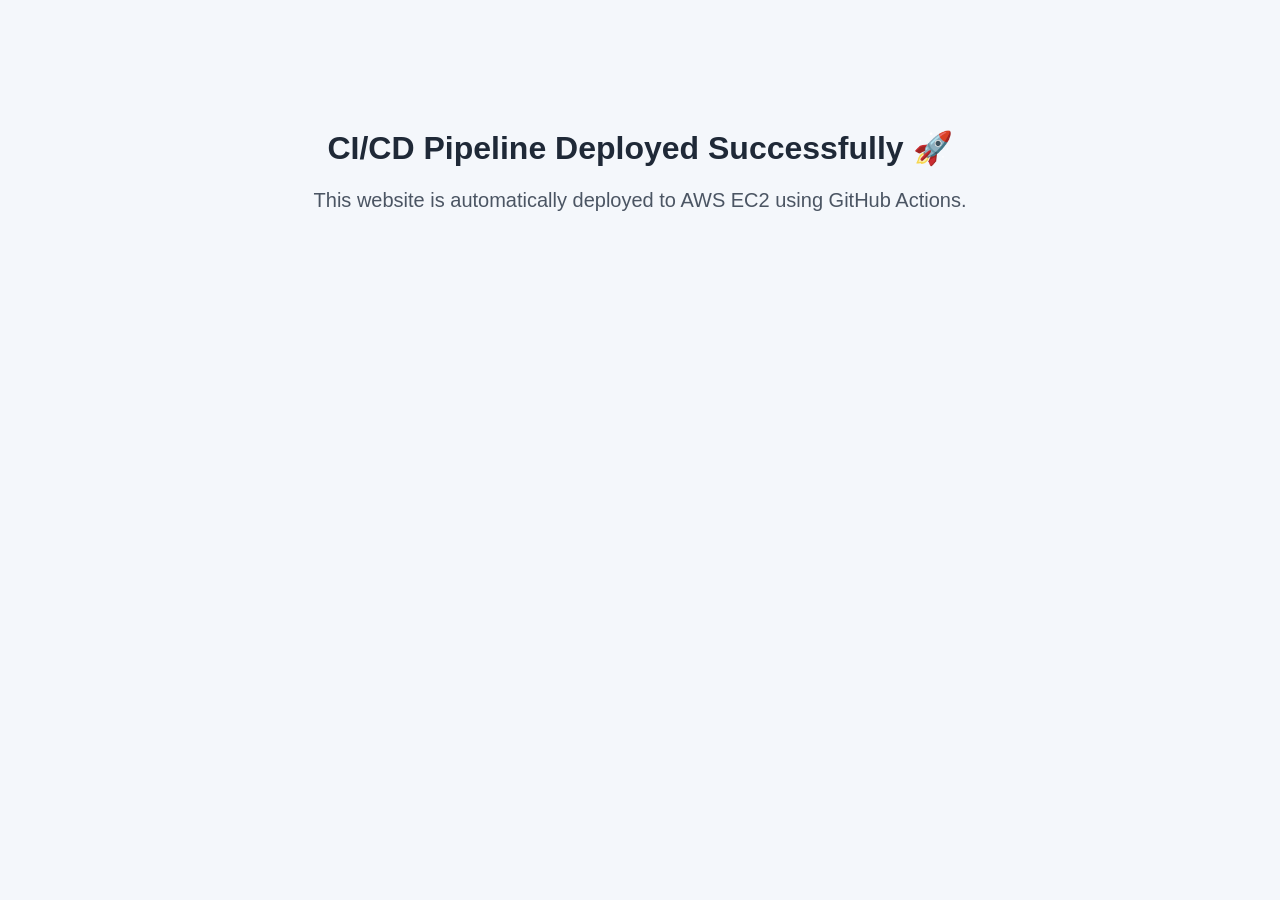
==== index.html @ 1f755dfe "Initial website files for CI/CD project" ====
<!DOCTYPE html>
<html>
<head>
  <title>Project 3 CI/CD Pipeline</title>
  <link rel="stylesheet" href="style.css">
</head>
<body>
  <h1>CI/CD Pipeline Deployed Successfully 🚀</h1>
  <p>This website is automatically deployed to AWS EC2 using GitHub Actions.</p>
</body>
</html>
---- style.css ----
body {
  font-family: Arial, sans-serif;
  background: #f4f7fb;
  text-align: center;
  padding-top: 100px;
}

h1 {
  color: #1f2937;
}

p {
  color: #4b5563;
  font-size: 20px;
}
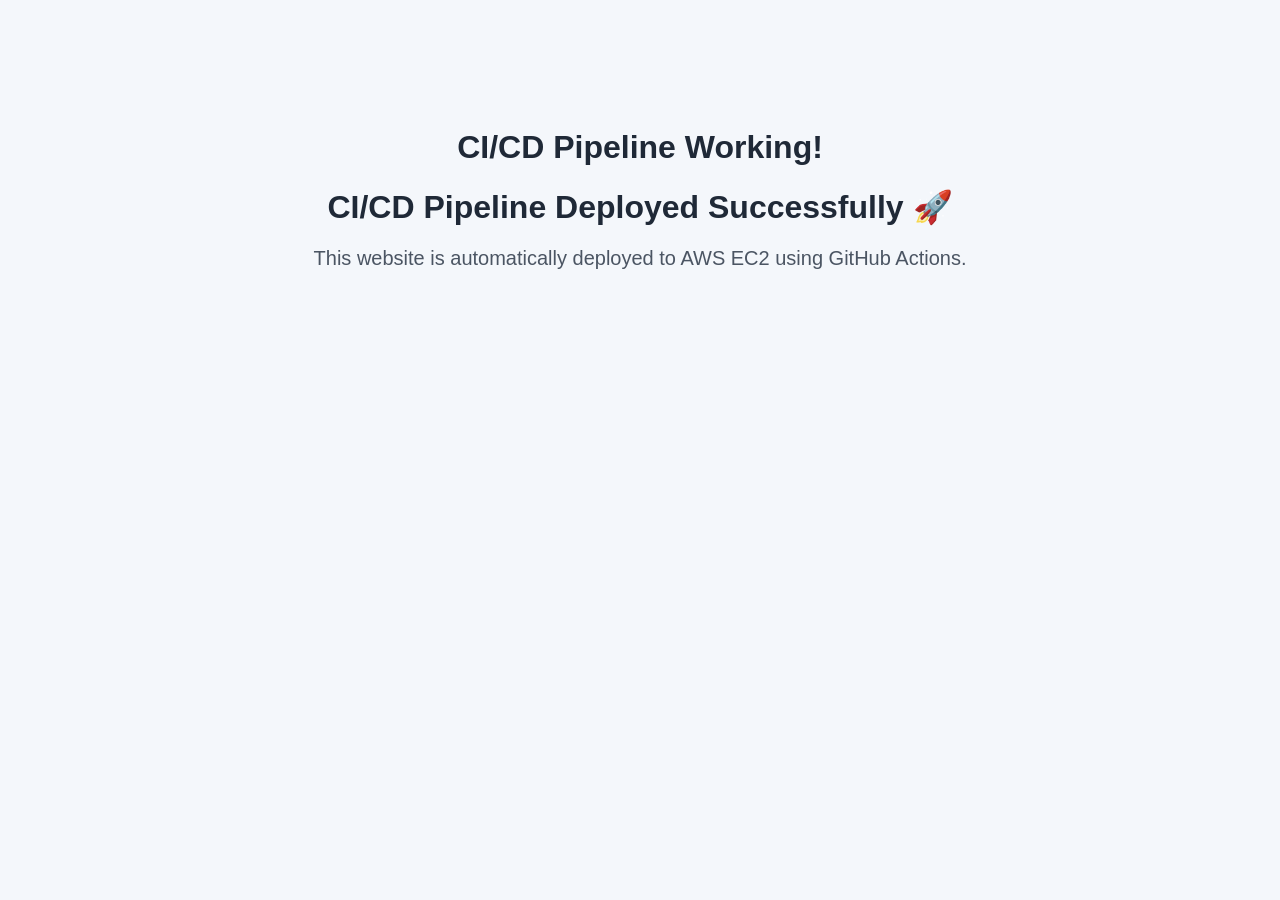
==== commit d0586af8: "Test CI/CD pipeline" ====
--- a/index.html
+++ b/index.html
@@ -2,6 +2,7 @@
 <html>
 <head>
   <title>Project 3 CI/CD Pipeline</title>
+  <h1>CI/CD Pipeline Working!</h1>
   <link rel="stylesheet" href="style.css">
 </head>
 <body>
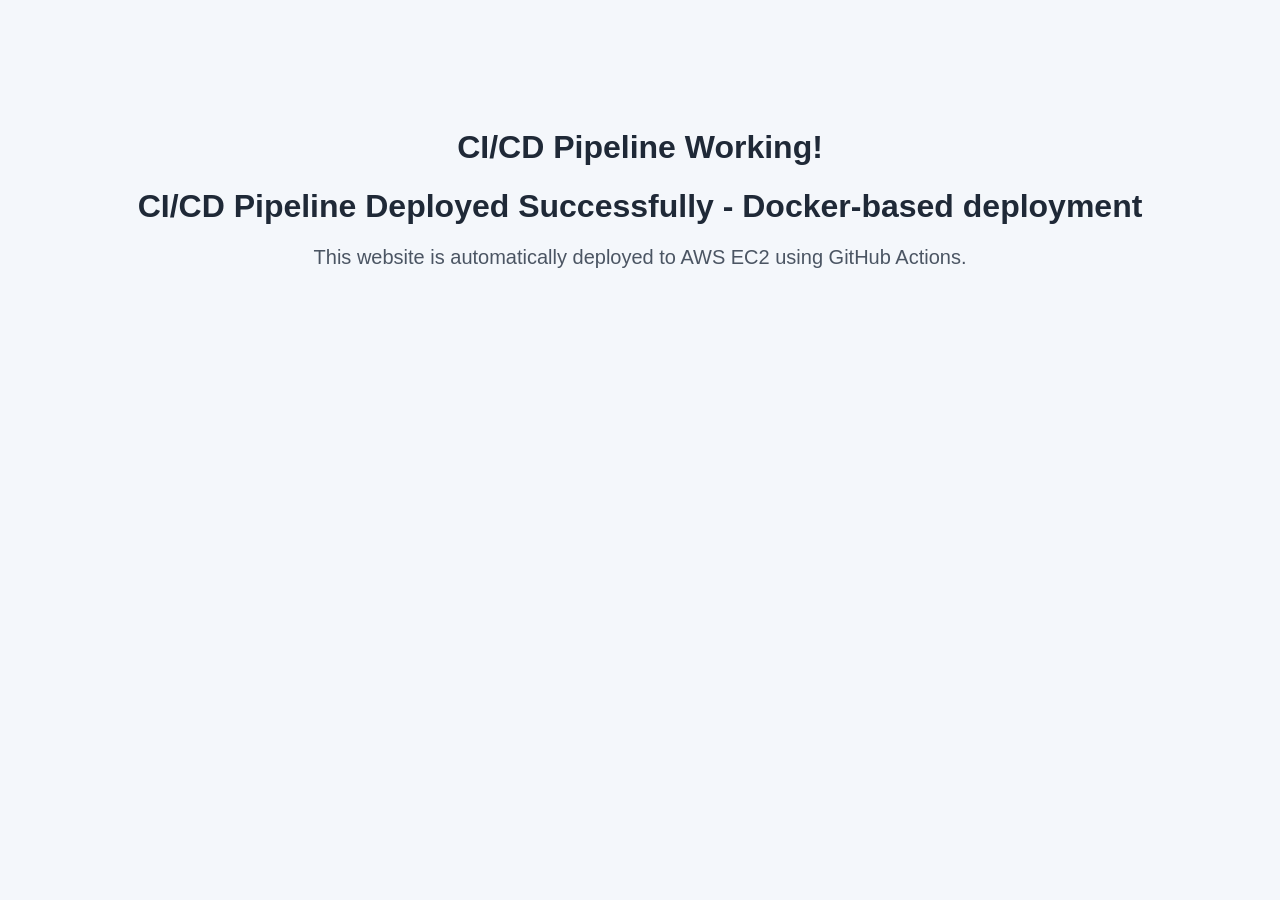
==== commit db8d21cd: "Test Docker deployment on EC2" ====
--- a/index.html
+++ b/index.html
@@ -6,7 +6,7 @@
   <link rel="stylesheet" href="style.css">
 </head>
 <body>
-  <h1>CI/CD Pipeline Deployed Successfully 🚀</h1>
-  <p>This website is automatically deployed to AWS EC2 using GitHub Actions.</p>
+  <h1>CI/CD Pipeline Deployed Successfully - Docker-based deployment</h1>
+  <p>This website is automatically deployed to AWS EC2 using GitHub Actions. </p>
 </body>
 </html>
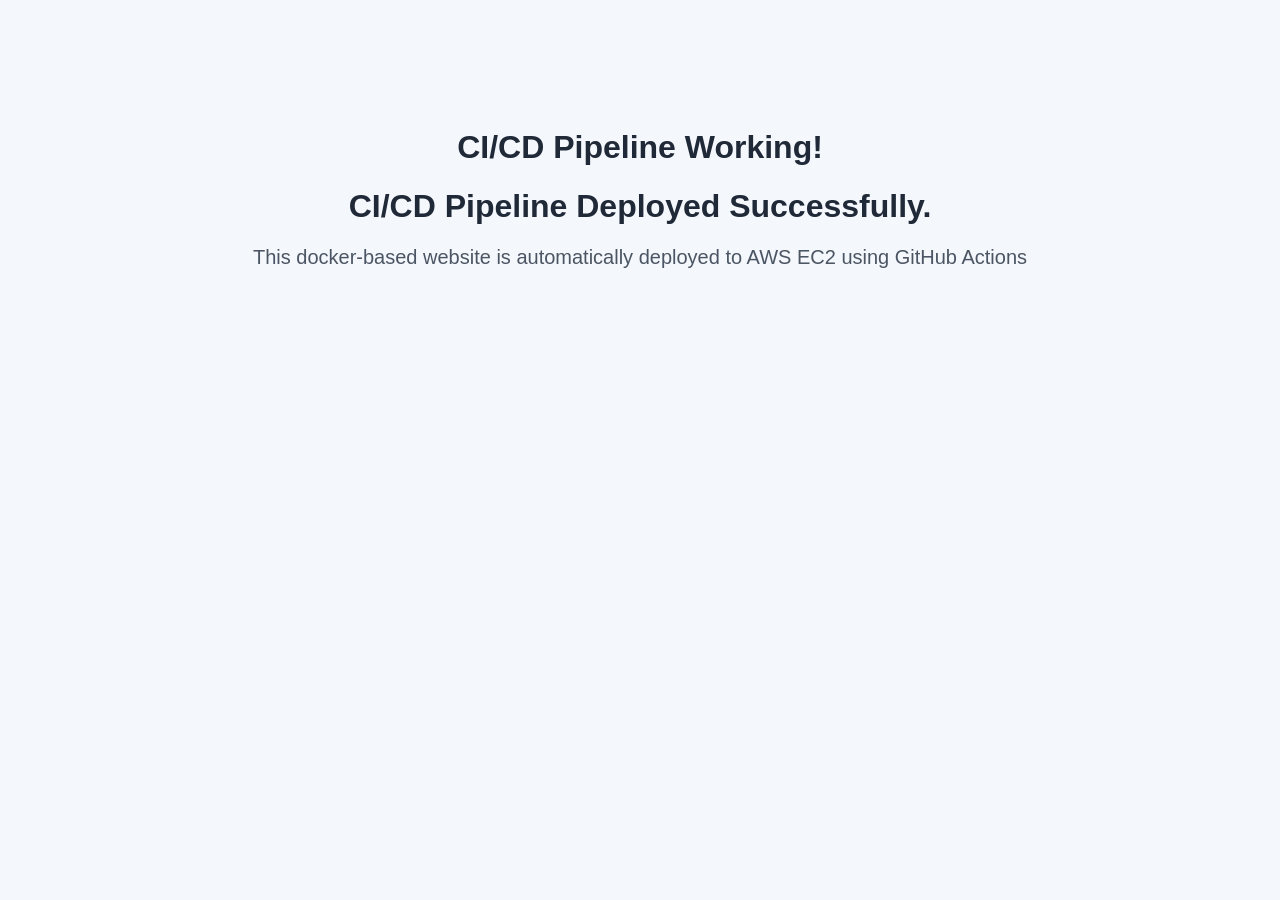
==== commit 5944ab54: "Auto-restart container on AWS EC2" ====
--- a/index.html
+++ b/index.html
@@ -1,12 +1,12 @@
 <!DOCTYPE html>
 <html>
 <head>
-  <title>Project 3 CI/CD Pipeline</title>
+  <title>Project 3 CI/CD Pipeline, Docker-based deployment</title>
   <h1>CI/CD Pipeline Working!</h1>
   <link rel="stylesheet" href="style.css">
 </head>
 <body>
-  <h1>CI/CD Pipeline Deployed Successfully - Docker-based deployment</h1>
-  <p>This website is automatically deployed to AWS EC2 using GitHub Actions. </p>
+  <h1>CI/CD Pipeline Deployed Successfully.</h1>
+  <p>This docker-based website is automatically deployed to AWS EC2 using GitHub Actions</p>
 </body>
 </html>
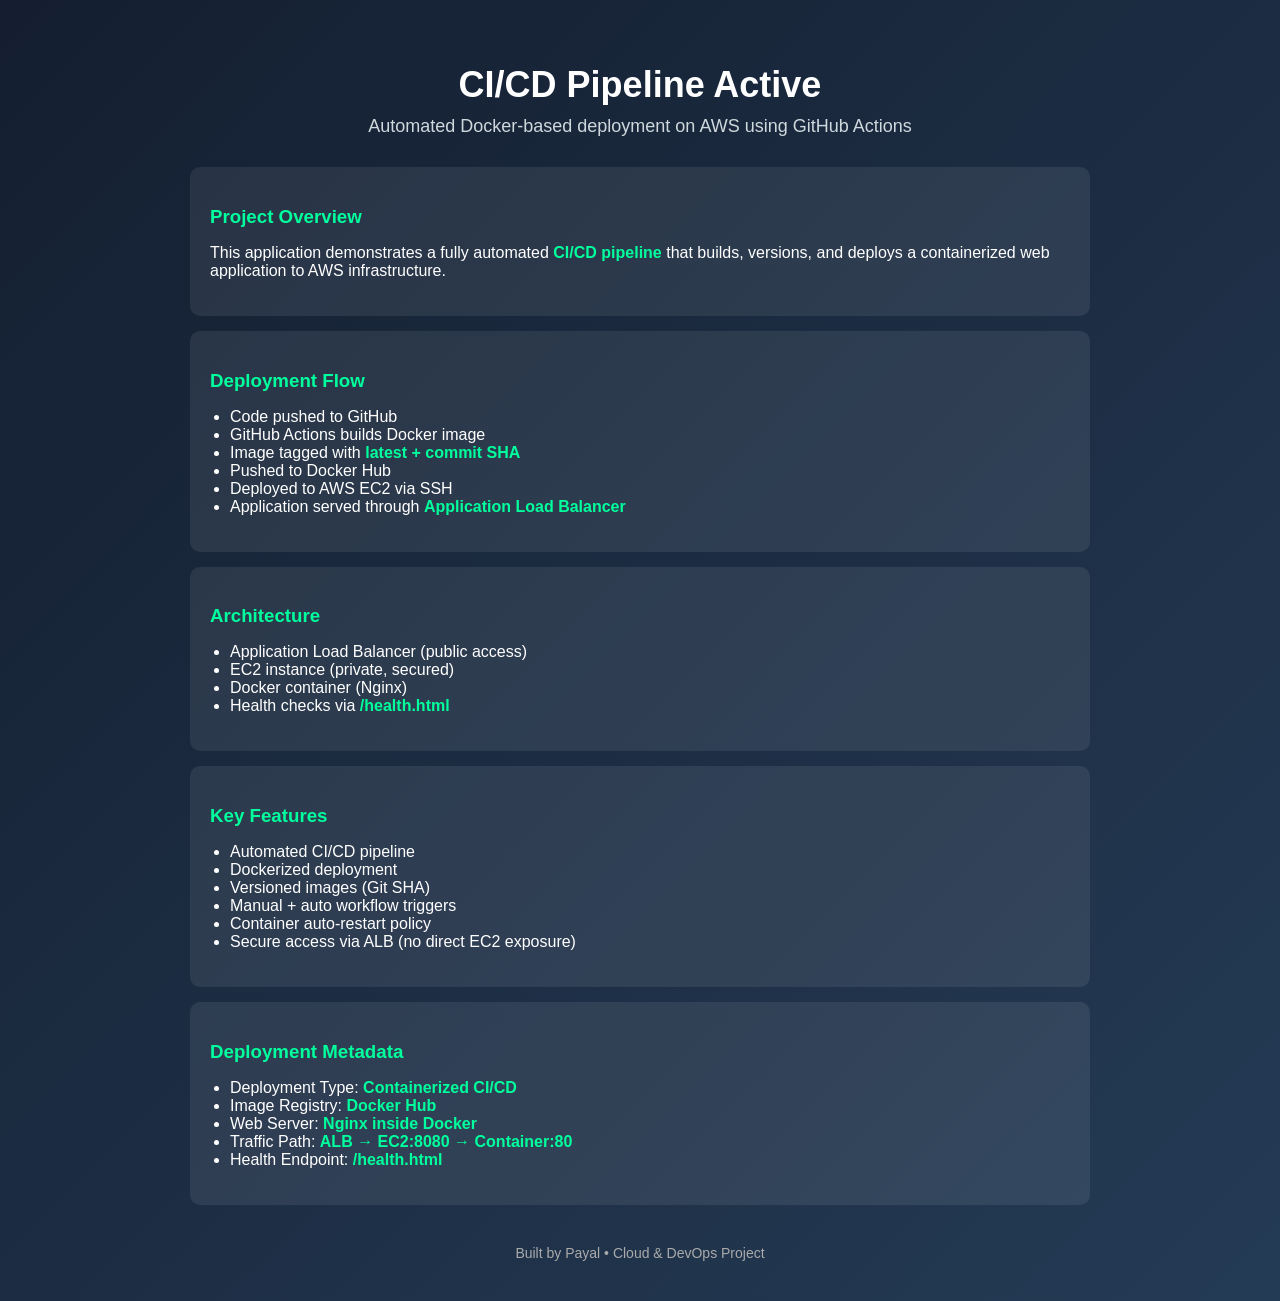
==== commit 7742a98a: "Updated index and health html webpages" ====
--- a/index.html
+++ b/index.html
@@ -1,12 +1,145 @@
 <!DOCTYPE html>
-<html>
+<html lang="en">
 <head>
-  <title>Project 3 CI/CD Pipeline, Docker-based deployment</title>
-  <h1>CI/CD Pipeline Working!</h1>
-  <link rel="stylesheet" href="style.css">
+  <meta charset="UTF-8">
+  <meta name="viewport" content="width=device-width, initial-scale=1.0">
+  <title>CI/CD Pipeline | Docker Deployment</title>
+
+  <style>
+    body {
+      margin: 0;
+      font-family: Arial, sans-serif;
+      background: linear-gradient(135deg, #141e30, #243b55);
+      color: #ffffff;
+    }
+
+    .container {
+      max-width: 900px;
+      margin: auto;
+      padding: 40px 20px;
+      text-align: center;
+    }
+
+    h1 {
+      font-size: 36px;
+      margin-bottom: 10px;
+    }
+
+    .tagline {
+      font-size: 18px;
+      color: #cfd8dc;
+      margin-bottom: 30px;
+    }
+
+    .card {
+      background: rgba(255, 255, 255, 0.08);
+      padding: 20px;
+      border-radius: 10px;
+      margin: 15px 0;
+      text-align: left;
+    }
+
+    .card h3 {
+      margin-bottom: 10px;
+      color: #00ff9d;
+    }
+
+    ul {
+      padding-left: 20px;
+    }
+
+    .highlight {
+      color: #00ff9d;
+      font-weight: bold;
+    }
+
+    footer {
+      margin-top: 40px;
+      font-size: 14px;
+      color: #aaaaaa;
+    }
+
+    /* Animation */
+    .container {
+      opacity: 0;
+      transform: translateY(20px);
+      animation: fadeIn 0.8s ease-out forwards;
+    }
+
+    @keyframes fadeIn {
+      to {
+        opacity: 1;
+        transform: translateY(0);
+      }
+    }
+  </style>
 </head>
+
 <body>
-  <h1>CI/CD Pipeline Deployed Successfully.</h1>
-  <p>This docker-based website is automatically deployed to AWS EC2 using GitHub Actions</p>
+  <div class="container">
+    
+    <h1>CI/CD Pipeline Active</h1>
+    <div class="tagline">
+      Automated Docker-based deployment on AWS using GitHub Actions
+    </div>
+
+    <div class="card">
+      <h3>Project Overview</h3>
+      <p>
+        This application demonstrates a fully automated <span class="highlight">CI/CD pipeline</span> 
+        that builds, versions, and deploys a containerized web application to AWS infrastructure.
+      </p>
+    </div>
+
+    <div class="card">
+      <h3>Deployment Flow</h3>
+      <ul>
+        <li>Code pushed to GitHub</li>
+        <li>GitHub Actions builds Docker image</li>
+        <li>Image tagged with <span class="highlight">latest + commit SHA</span></li>
+        <li>Pushed to Docker Hub</li>
+        <li>Deployed to AWS EC2 via SSH</li>
+        <li>Application served through <span class="highlight">Application Load Balancer</span></li>
+      </ul>
+    </div>
+
+    <div class="card">
+      <h3>Architecture</h3>
+      <ul>
+        <li>Application Load Balancer (public access)</li>
+        <li>EC2 instance (private, secured)</li>
+        <li>Docker container (Nginx)</li>
+        <li>Health checks via <span class="highlight">/health.html</span></li>
+      </ul>
+    </div>
+
+    <div class="card">
+      <h3>Key Features</h3>
+      <ul>
+        <li>Automated CI/CD pipeline</li>
+        <li>Dockerized deployment</li>
+        <li>Versioned images (Git SHA)</li>
+        <li>Manual + auto workflow triggers</li>
+        <li>Container auto-restart policy</li>
+        <li>Secure access via ALB (no direct EC2 exposure)</li>
+      </ul>
+    </div>
+
+    <div class="card">
+    <h3>Deployment Metadata</h3>
+    <ul>
+      <li>Deployment Type: <span class="highlight">Containerized CI/CD</span></li>
+      <li>Image Registry: <span class="highlight">Docker Hub</span></li>
+      <li>Web Server: <span class="highlight">Nginx inside Docker</span></li>
+      <li>Traffic Path: <span class="highlight">ALB → EC2:8080 → Container:80</span></li>
+      <li>Health Endpoint: <span class="highlight">/health.html</span></li>
+    </ul>
+
+    </div>
+    <footer>
+      Built by Payal • Cloud & DevOps Project
+    </footer>
+
+  </div>
 </body>
 </html>
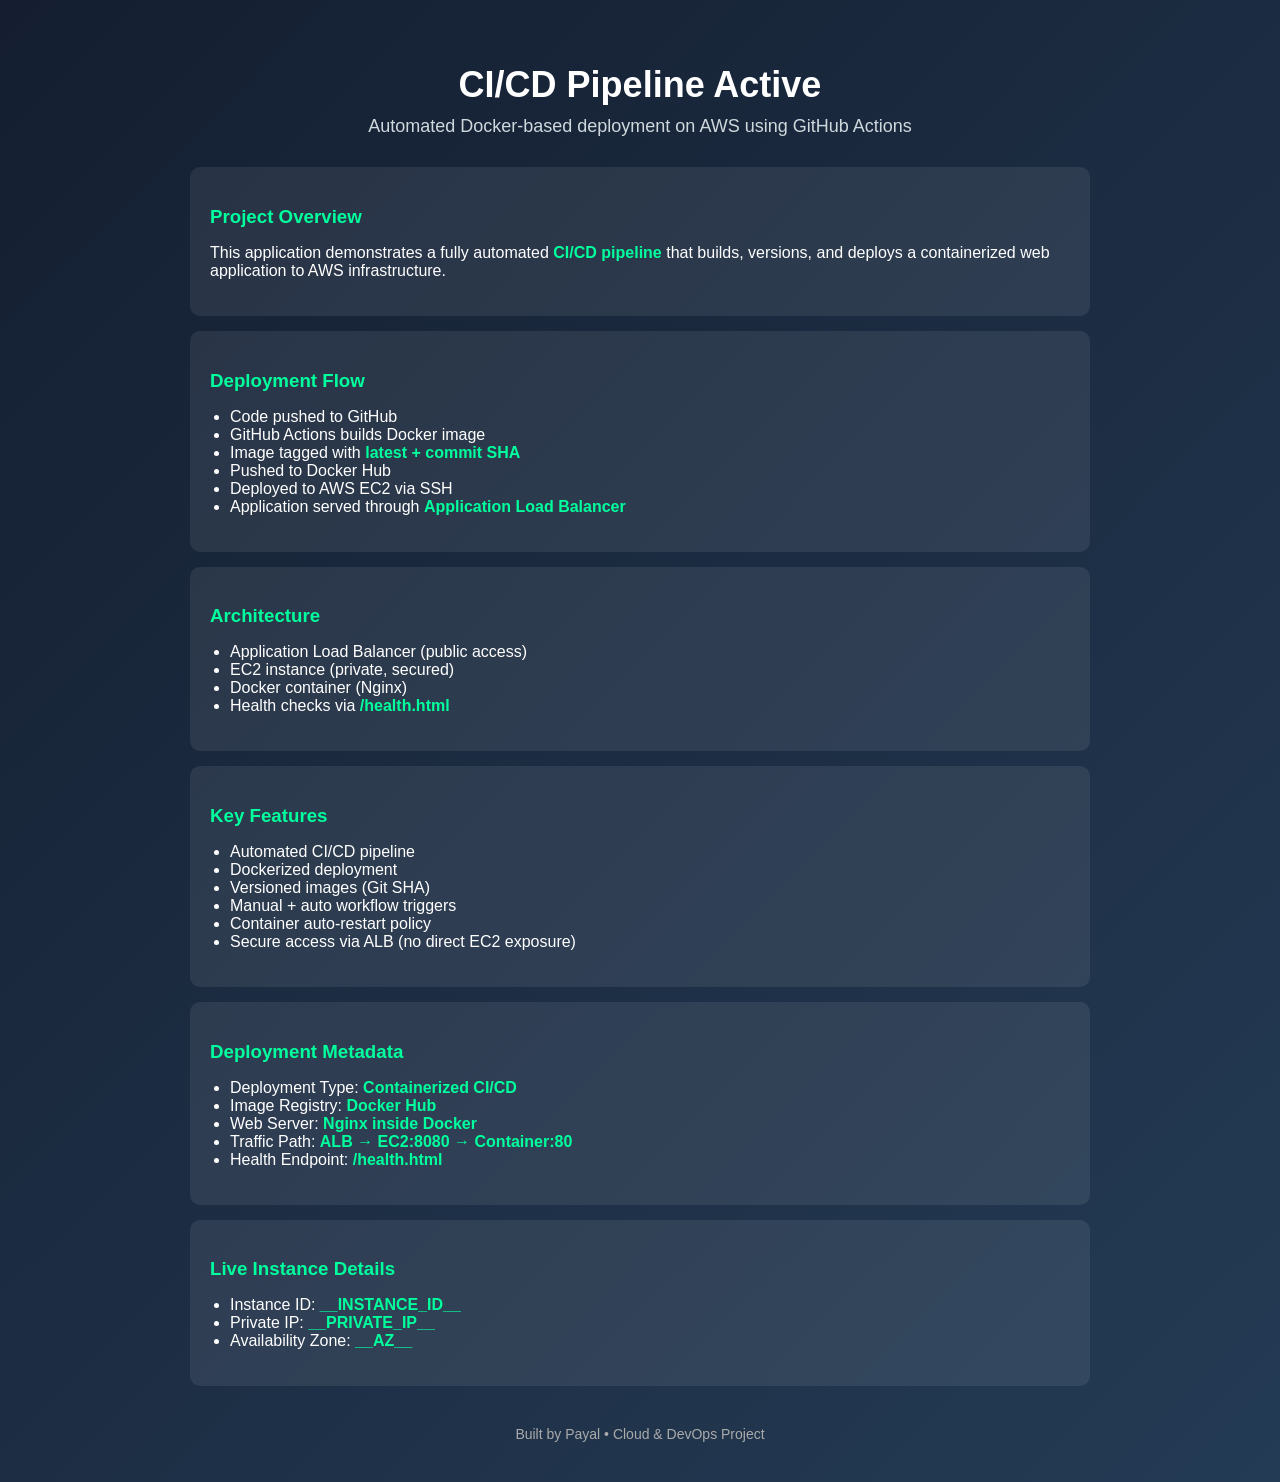
==== commit 6ea8607d: "Add instance metadata placeholders to UI" ====
--- a/index.html
+++ b/index.html
@@ -134,8 +134,17 @@
       <li>Traffic Path: <span class="highlight">ALB → EC2:8080 → Container:80</span></li>
       <li>Health Endpoint: <span class="highlight">/health.html</span></li>
     </ul>
+    </div>
 
+    <div class="card">
+    <h3>Live Instance Details</h3>
+    <ul>
+      <li>Instance ID: <span class="highlight">__INSTANCE_ID__</span></li>
+      <li>Private IP: <span class="highlight">__PRIVATE_IP__</span></li>
+      <li>Availability Zone: <span class="highlight">__AZ__</span></li>
+    </ul>
     </div>
+    
     <footer>
       Built by Payal • Cloud & DevOps Project
     </footer>
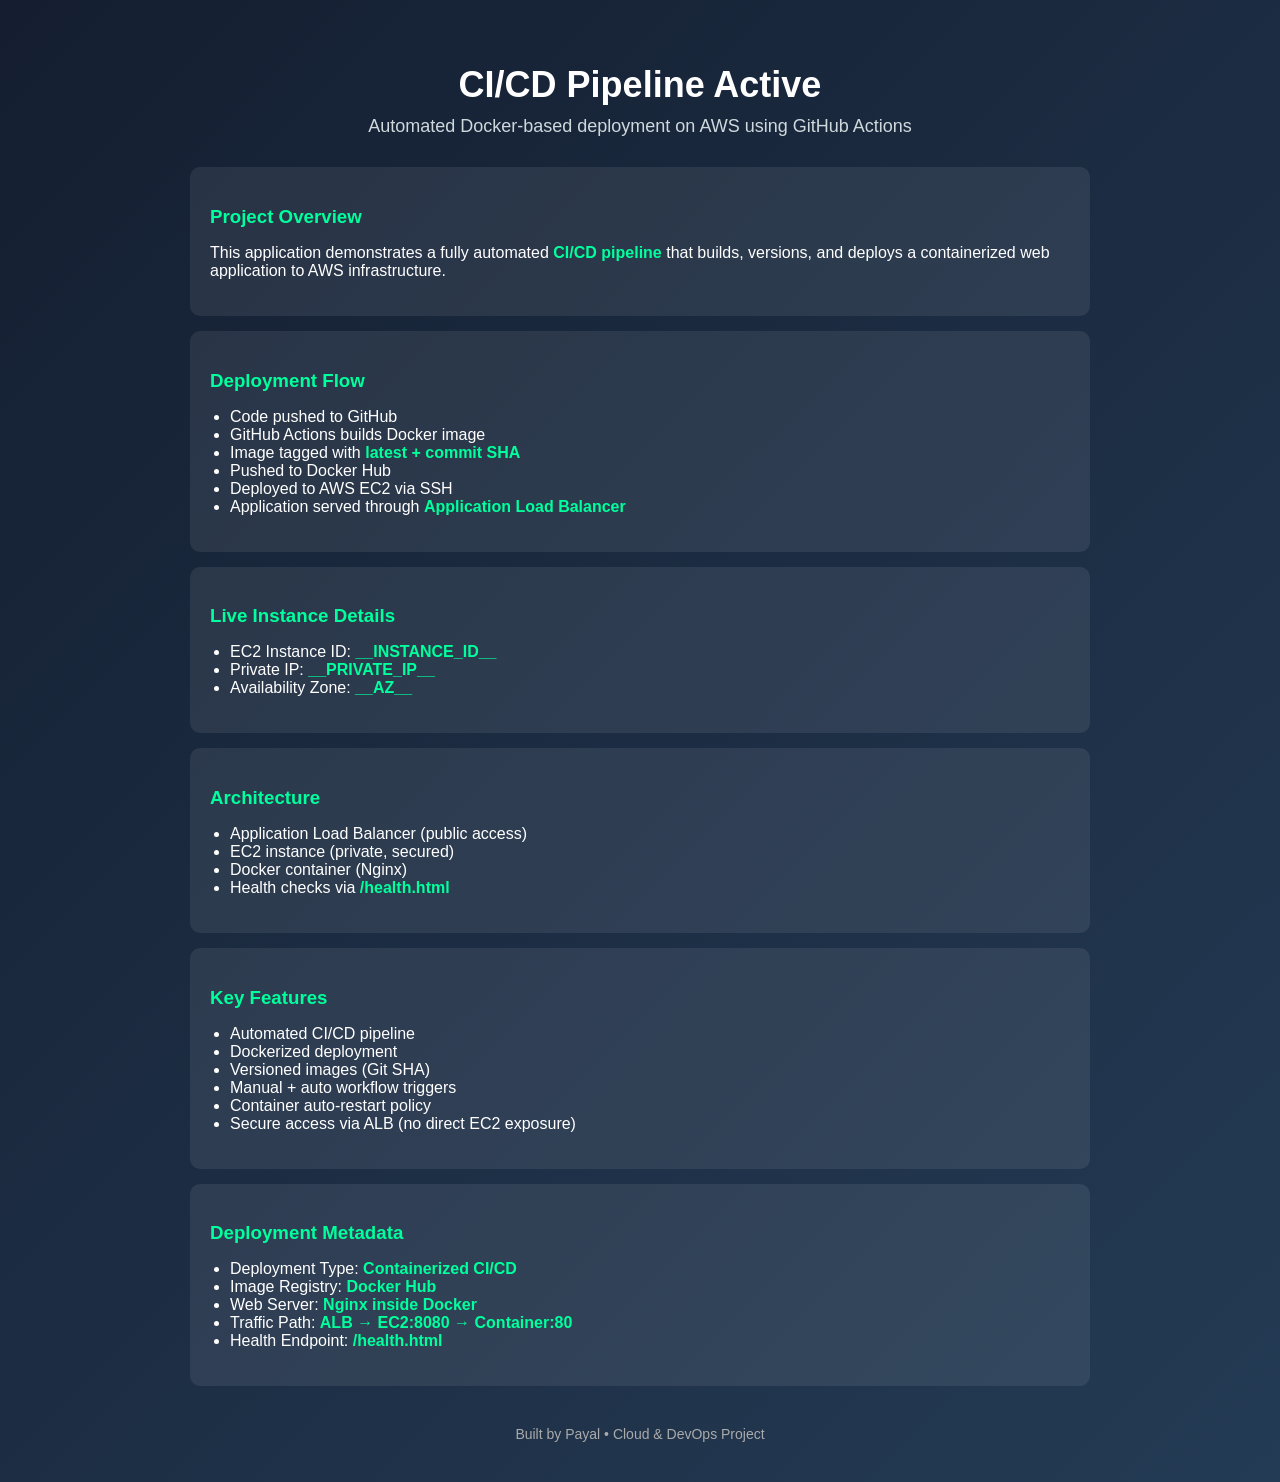
==== commit 29677a42: "Added Instance metadata" ====
--- a/index.html
+++ b/index.html
@@ -104,6 +104,15 @@
     </div>
 
     <div class="card">
+    <h3>Live Instance Details</h3>
+    <ul>
+      <li>EC2 Instance ID: <span class="highlight">__INSTANCE_ID__</span></li>
+      <li>Private IP: <span class="highlight">__PRIVATE_IP__</span></li>
+      <li>Availability Zone: <span class="highlight">__AZ__</span></li>
+    </ul>
+    </div>
+
+    <div class="card">
       <h3>Architecture</h3>
       <ul>
         <li>Application Load Balancer (public access)</li>
@@ -135,15 +144,6 @@
       <li>Health Endpoint: <span class="highlight">/health.html</span></li>
     </ul>
     </div>
-
-    <div class="card">
-    <h3>Live Instance Details</h3>
-    <ul>
-      <li>Instance ID: <span class="highlight">__INSTANCE_ID__</span></li>
-      <li>Private IP: <span class="highlight">__PRIVATE_IP__</span></li>
-      <li>Availability Zone: <span class="highlight">__AZ__</span></li>
-    </ul>
-    </div>
     
     <footer>
       Built by Payal • Cloud & DevOps Project
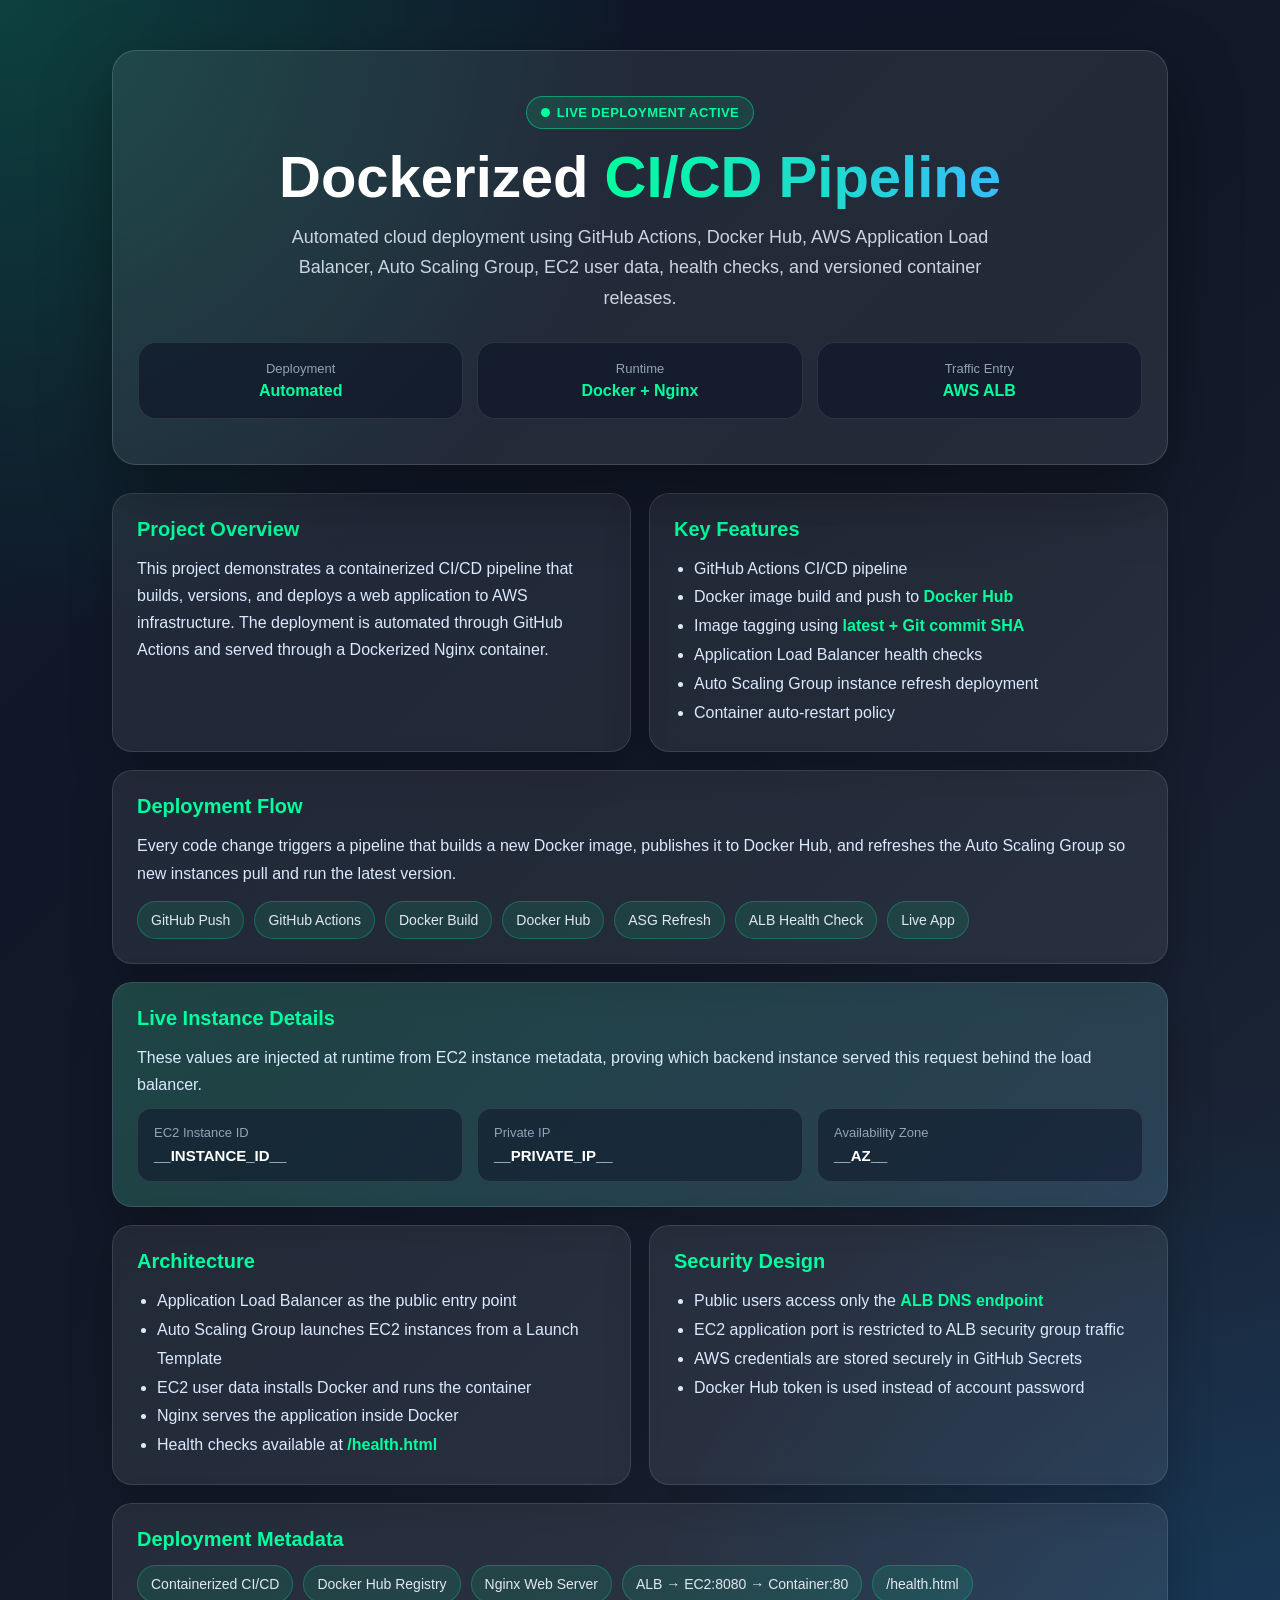
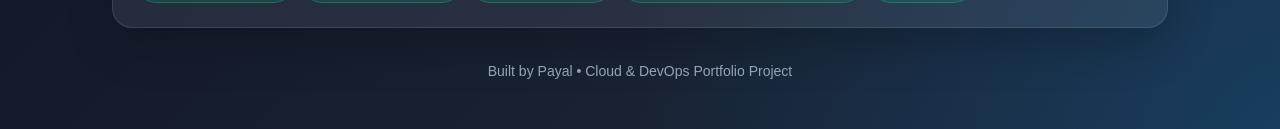
==== commit 1f1362ae: "Polished index.html and health.html pages" ====
--- a/index.html
+++ b/index.html
@@ -1,69 +1,222 @@
 <!DOCTYPE html>
 <html lang="en">
 <head>
-  <meta charset="UTF-8">
-  <meta name="viewport" content="width=device-width, initial-scale=1.0">
+  <meta charset="UTF-8" />
+  <meta name="viewport" content="width=device-width, initial-scale=1.0" />
   <title>CI/CD Pipeline | Docker Deployment</title>
 
   <style>
+    * {
+      box-sizing: border-box;
+    }
+
     body {
       margin: 0;
-      font-family: Arial, sans-serif;
-      background: linear-gradient(135deg, #141e30, #243b55);
+      font-family: Arial, Helvetica, sans-serif;
+      background:
+        radial-gradient(circle at top left, rgba(0, 255, 157, 0.18), transparent 30%),
+        radial-gradient(circle at bottom right, rgba(0, 153, 255, 0.18), transparent 30%),
+        linear-gradient(135deg, #0f172a, #111827 45%, #1e293b);
       color: #ffffff;
+      min-height: 100vh;
     }
 
     .container {
-      max-width: 900px;
+      max-width: 1100px;
       margin: auto;
-      padding: 40px 20px;
+      padding: 50px 22px;
+      opacity: 0;
+      transform: translateY(24px);
+      animation: fadeIn 0.9s ease-out forwards;
+    }
+
+    .hero {
       text-align: center;
+      padding: 45px 25px;
+      border-radius: 24px;
+      background: rgba(255, 255, 255, 0.08);
+      border: 1px solid rgba(255, 255, 255, 0.14);
+      box-shadow: 0 25px 70px rgba(0, 0, 0, 0.35);
+      backdrop-filter: blur(14px);
+      margin-bottom: 28px;
+    }
+
+    .badge {
+      display: inline-block;
+      padding: 8px 14px;
+      border-radius: 999px;
+      background: rgba(0, 255, 157, 0.12);
+      border: 1px solid rgba(0, 255, 157, 0.45);
+      color: #00ff9d;
+      font-size: 13px;
+      font-weight: 700;
+      letter-spacing: 0.4px;
+      margin-bottom: 18px;
     }
 
     h1 {
-      font-size: 36px;
-      margin-bottom: 10px;
+      font-size: clamp(34px, 5vw, 58px);
+      margin: 0 0 14px;
+      line-height: 1.05;
+    }
+
+    .gradient-text {
+      background: linear-gradient(90deg, #00ff9d, #38bdf8);
+      -webkit-background-clip: text;
+      -webkit-text-fill-color: transparent;
     }
 
     .tagline {
+      max-width: 760px;
+      margin: 0 auto;
       font-size: 18px;
-      color: #cfd8dc;
-      margin-bottom: 30px;
+      line-height: 1.7;
+      color: #cbd5e1;
+    }
+
+    .status-row {
+      display: grid;
+      grid-template-columns: repeat(3, 1fr);
+      gap: 14px;
+      margin-top: 28px;
+    }
+
+    .status-box {
+      padding: 18px;
+      border-radius: 18px;
+      background: rgba(15, 23, 42, 0.7);
+      border: 1px solid rgba(255, 255, 255, 0.1);
+      text-align: center;
+    }
+
+    .status-box span {
+      display: block;
+      color: #94a3b8;
+      font-size: 13px;
+      margin-bottom: 6px;
+    }
+
+    .status-box strong {
+      color: #00ff9d;
+      font-size: 16px;
+    }
+
+    .grid {
+      display: grid;
+      grid-template-columns: repeat(2, 1fr);
+      gap: 18px;
     }
 
     .card {
-      background: rgba(255, 255, 255, 0.08);
-      padding: 20px;
-      border-radius: 10px;
-      margin: 15px 0;
+      background: rgba(255, 255, 255, 0.075);
+      border: 1px solid rgba(255, 255, 255, 0.11);
+      padding: 24px;
+      border-radius: 20px;
       text-align: left;
+      box-shadow: 0 18px 45px rgba(0, 0, 0, 0.22);
+      transition: transform 0.25s ease, border-color 0.25s ease, background 0.25s ease;
+    }
+
+    .card:hover {
+      transform: translateY(-4px);
+      border-color: rgba(0, 255, 157, 0.42);
+      background: rgba(255, 255, 255, 0.1);
     }
 
     .card h3 {
-      margin-bottom: 10px;
+      margin: 0 0 14px;
       color: #00ff9d;
+      font-size: 20px;
+    }
+
+    .card p {
+      color: #dbeafe;
+      line-height: 1.7;
+      margin: 0;
     }
 
     ul {
+      margin: 0;
       padding-left: 20px;
+      color: #dbeafe;
+      line-height: 1.8;
     }
 
     .highlight {
       color: #00ff9d;
-      font-weight: bold;
+      font-weight: 700;
+    }
+
+    .instance-card {
+      grid-column: 1 / -1;
+      background:
+        linear-gradient(135deg, rgba(0, 255, 157, 0.13), rgba(56, 189, 248, 0.10)),
+        rgba(255, 255, 255, 0.075);
+    }
+
+    .instance-grid {
+      display: grid;
+      grid-template-columns: repeat(3, 1fr);
+      gap: 14px;
+      margin-top: 10px;
+    }
+
+    .instance-item {
+      padding: 16px;
+      border-radius: 14px;
+      background: rgba(15, 23, 42, 0.55);
+      border: 1px solid rgba(255, 255, 255, 0.1);
+      overflow-wrap: anywhere;
+    }
+
+    .instance-item span {
+      display: block;
+      color: #94a3b8;
+      font-size: 13px;
+      margin-bottom: 7px;
+    }
+
+    .instance-item strong {
+      color: #ffffff;
+      font-size: 15px;
+    }
+
+    .flow {
+      grid-column: 1 / -1;
+    }
+
+    .flow-line {
+      display: flex;
+      flex-wrap: wrap;
+      gap: 10px;
+      margin-top: 14px;
+    }
+
+    .flow-chip {
+      padding: 10px 13px;
+      border-radius: 999px;
+      background: rgba(0, 255, 157, 0.1);
+      border: 1px solid rgba(0, 255, 157, 0.25);
+      color: #e2e8f0;
+      font-size: 14px;
     }
 
     footer {
-      margin-top: 40px;
+      margin-top: 35px;
+      text-align: center;
+      color: #94a3b8;
       font-size: 14px;
-      color: #aaaaaa;
-    }
-
-    /* Animation */
-    .container {
-      opacity: 0;
-      transform: translateY(20px);
-      animation: fadeIn 0.8s ease-out forwards;
+    }
+
+    .pulse {
+      display: inline-block;
+      width: 9px;
+      height: 9px;
+      border-radius: 50%;
+      background: #00ff9d;
+      box-shadow: 0 0 0 rgba(0, 255, 157, 0.7);
+      animation: pulse 1.8s infinite;
+      margin-right: 7px;
     }
 
     @keyframes fadeIn {
@@ -72,81 +225,159 @@
         transform: translateY(0);
       }
     }
+
+    @keyframes pulse {
+      0% {
+        box-shadow: 0 0 0 0 rgba(0, 255, 157, 0.7);
+      }
+      70% {
+        box-shadow: 0 0 0 12px rgba(0, 255, 157, 0);
+      }
+      100% {
+        box-shadow: 0 0 0 0 rgba(0, 255, 157, 0);
+      }
+    }
+
+    @media (max-width: 800px) {
+      .grid,
+      .status-row,
+      .instance-grid {
+        grid-template-columns: 1fr;
+      }
+
+      .hero {
+        padding: 34px 18px;
+      }
+    }
   </style>
 </head>
 
 <body>
   <div class="container">
-    
-    <h1>CI/CD Pipeline Active</h1>
-    <div class="tagline">
-      Automated Docker-based deployment on AWS using GitHub Actions
+
+    <section class="hero">
+      <div class="badge"><span class="pulse"></span>LIVE DEPLOYMENT ACTIVE</div>
+      <h1>Dockerized <span class="gradient-text">CI/CD Pipeline</span></h1>
+      <p class="tagline">
+        Automated cloud deployment using GitHub Actions, Docker Hub, AWS Application Load Balancer,
+        Auto Scaling Group, EC2 user data, health checks, and versioned container releases.
+      </p>
+
+      <div class="status-row">
+        <div class="status-box">
+          <span>Deployment</span>
+          <strong>Automated</strong>
+        </div>
+        <div class="status-box">
+          <span>Runtime</span>
+          <strong>Docker + Nginx</strong>
+        </div>
+        <div class="status-box">
+          <span>Traffic Entry</span>
+          <strong>AWS ALB</strong>
+        </div>
+      </div>
+    </section>
+
+    <div class="grid">
+
+      <div class="card">
+        <h3>Project Overview</h3>
+        <p>
+          This project demonstrates a containerized CI/CD pipeline that builds, versions, and deploys
+          a web application to AWS infrastructure. The deployment is automated through GitHub Actions
+          and served through a Dockerized Nginx container.
+        </p>
+      </div>
+
+      <div class="card">
+        <h3>Key Features</h3>
+        <ul>
+          <li>GitHub Actions CI/CD pipeline</li>
+          <li>Docker image build and push to <span class="highlight">Docker Hub</span></li>
+          <li>Image tagging using <span class="highlight">latest + Git commit SHA</span></li>
+          <li>Application Load Balancer health checks</li>
+          <li>Auto Scaling Group instance refresh deployment</li>
+          <li>Container auto-restart policy</li>
+        </ul>
+      </div>
+
+      <div class="card flow">
+        <h3>Deployment Flow</h3>
+        <p>
+          Every code change triggers a pipeline that builds a new Docker image, publishes it to Docker Hub,
+          and refreshes the Auto Scaling Group so new instances pull and run the latest version.
+        </p>
+        <div class="flow-line">
+          <div class="flow-chip">GitHub Push</div>
+          <div class="flow-chip">GitHub Actions</div>
+          <div class="flow-chip">Docker Build</div>
+          <div class="flow-chip">Docker Hub</div>
+          <div class="flow-chip">ASG Refresh</div>
+          <div class="flow-chip">ALB Health Check</div>
+          <div class="flow-chip">Live App</div>
+        </div>
+      </div>
+
+      <div class="card instance-card">
+        <h3>Live Instance Details</h3>
+        <p>
+          These values are injected at runtime from EC2 instance metadata, proving which backend instance
+          served this request behind the load balancer.
+        </p>
+
+        <div class="instance-grid">
+          <div class="instance-item">
+            <span>EC2 Instance ID</span>
+            <strong>__INSTANCE_ID__</strong>
+          </div>
+          <div class="instance-item">
+            <span>Private IP</span>
+            <strong>__PRIVATE_IP__</strong>
+          </div>
+          <div class="instance-item">
+            <span>Availability Zone</span>
+            <strong>__AZ__</strong>
+          </div>
+        </div>
+      </div>
+
+      <div class="card">
+        <h3>Architecture</h3>
+        <ul>
+          <li>Application Load Balancer as the public entry point</li>
+          <li>Auto Scaling Group launches EC2 instances from a Launch Template</li>
+          <li>EC2 user data installs Docker and runs the container</li>
+          <li>Nginx serves the application inside Docker</li>
+          <li>Health checks available at <span class="highlight">/health.html</span></li>
+        </ul>
+      </div>
+
+      <div class="card">
+        <h3>Security Design</h3>
+        <ul>
+          <li>Public users access only the <span class="highlight">ALB DNS endpoint</span></li>
+          <li>EC2 application port is restricted to ALB security group traffic</li>
+          <li>AWS credentials are stored securely in GitHub Secrets</li>
+          <li>Docker Hub token is used instead of account password</li>
+        </ul>
+      </div>
+
+      <div class="card flow">
+        <h3>Deployment Metadata</h3>
+        <div class="flow-line">
+          <div class="flow-chip">Containerized CI/CD</div>
+          <div class="flow-chip">Docker Hub Registry</div>
+          <div class="flow-chip">Nginx Web Server</div>
+          <div class="flow-chip">ALB → EC2:8080 → Container:80</div>
+          <div class="flow-chip">/health.html</div>
+        </div>
+      </div>
+
     </div>
 
-    <div class="card">
-      <h3>Project Overview</h3>
-      <p>
-        This application demonstrates a fully automated <span class="highlight">CI/CD pipeline</span> 
-        that builds, versions, and deploys a containerized web application to AWS infrastructure.
-      </p>
-    </div>
-
-    <div class="card">
-      <h3>Deployment Flow</h3>
-      <ul>
-        <li>Code pushed to GitHub</li>
-        <li>GitHub Actions builds Docker image</li>
-        <li>Image tagged with <span class="highlight">latest + commit SHA</span></li>
-        <li>Pushed to Docker Hub</li>
-        <li>Deployed to AWS EC2 via SSH</li>
-        <li>Application served through <span class="highlight">Application Load Balancer</span></li>
-      </ul>
-    </div>
-
-    <div class="card">
-    <h3>Live Instance Details</h3>
-    <ul>
-      <li>EC2 Instance ID: <span class="highlight">__INSTANCE_ID__</span></li>
-      <li>Private IP: <span class="highlight">__PRIVATE_IP__</span></li>
-      <li>Availability Zone: <span class="highlight">__AZ__</span></li>
-    </ul>
-    </div>
-
-    <div class="card">
-      <h3>Architecture</h3>
-      <ul>
-        <li>Application Load Balancer (public access)</li>
-        <li>EC2 instance (private, secured)</li>
-        <li>Docker container (Nginx)</li>
-        <li>Health checks via <span class="highlight">/health.html</span></li>
-      </ul>
-    </div>
-
-    <div class="card">
-      <h3>Key Features</h3>
-      <ul>
-        <li>Automated CI/CD pipeline</li>
-        <li>Dockerized deployment</li>
-        <li>Versioned images (Git SHA)</li>
-        <li>Manual + auto workflow triggers</li>
-        <li>Container auto-restart policy</li>
-        <li>Secure access via ALB (no direct EC2 exposure)</li>
-      </ul>
-    </div>
-
-    <div class="card">
-    <h3>Deployment Metadata</h3>
-    <ul>
-      <li>Deployment Type: <span class="highlight">Containerized CI/CD</span></li>
-      <li>Image Registry: <span class="highlight">Docker Hub</span></li>
-      <li>Web Server: <span class="highlight">Nginx inside Docker</span></li>
-      <li>Traffic Path: <span class="highlight">ALB → EC2:8080 → Container:80</span></li>
-      <li>Health Endpoint: <span class="highlight">/health.html</span></li>
-    </ul>
-    </div>
-    
     <footer>
-      Built by Payal • Cloud & DevOps Project
+      Built by Payal • Cloud & DevOps Portfolio Project
     </footer>
 
   </div>
